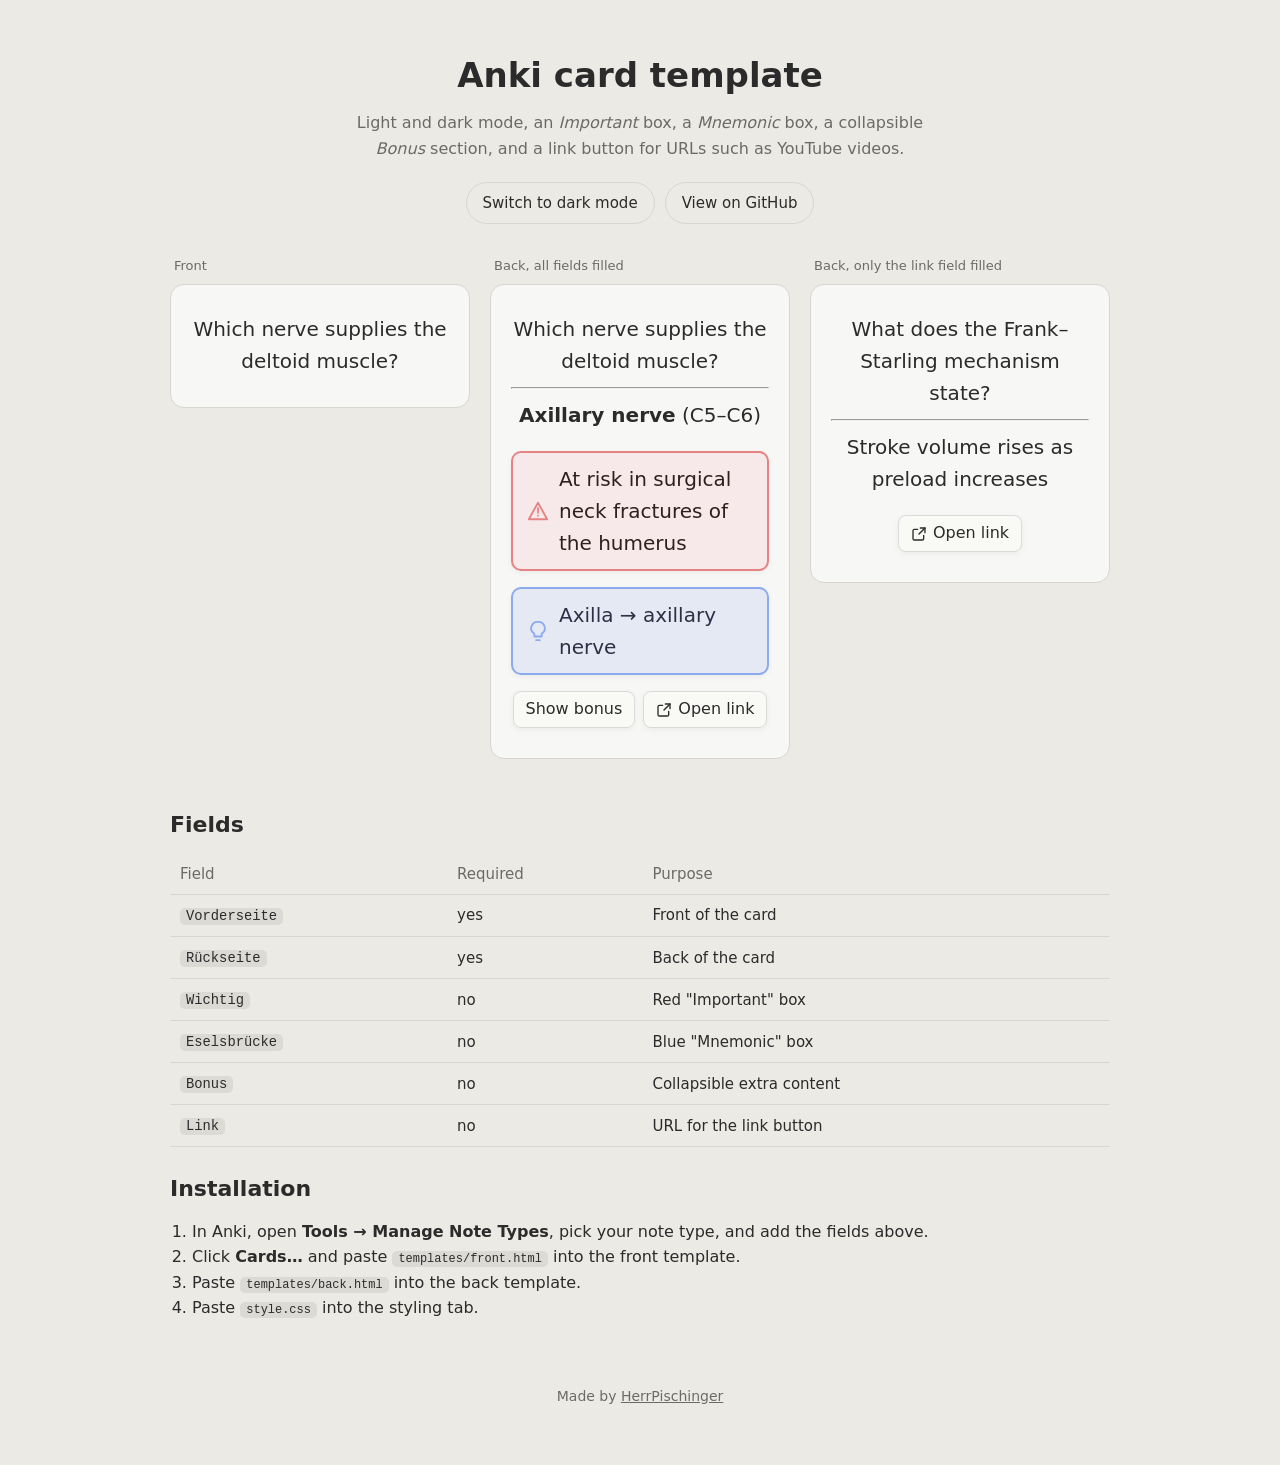
==== index.html @ e00a17c3 "Add Anki card template with light/dark mode, link button and project page Co-Authored-By: Claude Son" ====
<!doctype html>
<html lang="en">
<head>
<meta charset="utf-8">
<meta name="viewport" content="width=device-width, initial-scale=1">
<title>Anki card template</title>
<meta name="description" content="A clean Anki card template with light and dark mode, important and mnemonic boxes, a collapsible bonus section, and a link button.">
<link rel="stylesheet" href="style.css">
<style>
  :root { --page: #eceae4; --ink: #2b2b2b; --muted: #6b6b66; --line: #d8d6cf; }
  body.dark { --page: #1d1e20; --ink: #e6e6e6; --muted: #9a9a9a; --line: #3a3b3f; }
  * { box-sizing: border-box; }
  body { margin: 0; background: var(--page); color: var(--ink); font-family: "Atkinson Hyperlegible Next", "Atkinson Hyperlegible", system-ui, -apple-system, "Segoe UI", sans-serif; line-height: 1.6; }
  main { max-width: 980px; margin: 0 auto; padding: 48px 20px 64px; }
  header { text-align: center; margin-bottom: 32px; }
  h1 { font-size: 34px; margin: 0 0 8px; font-weight: 600; }
  header p { margin: 0 auto 20px; max-width: 620px; color: var(--muted); }
  .actions { display: flex; gap: 10px; justify-content: center; flex-wrap: wrap; }
  .pill { display: inline-flex; align-items: center; gap: 6px; padding: 8px 16px; border-radius: 999px; border: 1px solid var(--line); background: transparent; color: var(--ink); font: inherit; font-size: 15px; text-decoration: none; cursor: pointer; }
  .pill:hover { border-color: var(--muted); }
  .grid { display: grid; grid-template-columns: repeat(auto-fit, minmax(300px, 1fr)); gap: 20px; margin: 32px 0 48px; align-items: start; }
  figure { margin: 0; }
  figcaption { font-size: 13px; color: var(--muted); margin: 0 0 8px 4px; }
  .demo.card { padding: 28px 20px 30px; border-radius: 14px; font-size: 20px; border: 1px solid var(--line); }
  section h2 { font-size: 22px; margin: 0 0 12px; font-weight: 600; }
  ol, ul.plain { padding-left: 22px; margin: 0 0 24px; }
  code { background: rgba(127,127,127,.15); padding: 1px 6px; border-radius: 5px; font-size: .92em; }
  table { border-collapse: collapse; width: 100%; margin: 0 0 24px; font-size: 15px; }
  th, td { text-align: left; padding: 8px 10px; border-bottom: 1px solid var(--line); }
  th { color: var(--muted); font-weight: 500; }
  footer { text-align: center; color: var(--muted); font-size: 14px; margin-top: 40px; }
  footer a { color: inherit; }
</style>
</head>
<body>
<main>
  <header>
    <h1>Anki card template</h1>
    <p>Light and dark mode, an <em>Important</em> box, a <em>Mnemonic</em> box, a collapsible <em>Bonus</em> section, and a link button for URLs such as YouTube videos.</p>
    <div class="actions">
      <button class="pill" id="theme" type="button">Switch to dark mode</button>
      <a class="pill" href="https://github.com/HerrPischinger/anki-card-template">View on GitHub</a>
    </div>
  </header>

  <div class="grid">
    <figure>
      <figcaption>Front</figcaption>
      <div class="demo card">
        <div>Which nerve supplies the deltoid muscle?</div>
      </div>
    </figure>

    <figure>
      <figcaption>Back, all fields filled</figcaption>
      <div class="demo card">
        <div>Which nerve supplies the deltoid muscle?</div>
        <hr>
        <div><b>Axillary nerve</b> (C5–C6)</div>
        <div class="content-wrapper">
          <div class="important-box-wrapper">
            <div class="important-box">
              <span class="important-icon">
                <svg xmlns="http://www.w3.org/2000/svg" viewBox="0 0 24 24" fill="none" stroke="currentColor" stroke-width="2" stroke-linecap="round" stroke-linejoin="round" width="22" height="22"><path d="M12 3L2 21h20L12 3z"/><line x1="12" y1="9" x2="12" y2="14"/><line x1="12" y1="17" x2="12" y2="17.1"/></svg>
              </span>
              <span>At risk in surgical neck fractures of the humerus</span>
            </div>
          </div>
          <div class="mnemonic-box-wrapper">
            <div class="mnemonic-box">
              <span class="mnemonic-icon">
                <svg xmlns="http://www.w3.org/2000/svg" viewBox="0 0 24 24" fill="none" stroke="currentColor" stroke-width="2" stroke-linecap="round" stroke-linejoin="round" width="22" height="22"><path d="M9 18h6M10 22h4M12 2a7 7 0 0 0-4 13v3h8v-3a7 7 0 0 0-4-13z"/></svg>
              </span>
              <span>Axilla → axillary nerve</span>
            </div>
          </div>
          <div class="button-row"><button class="bonus-btn" id="bonusBtn" type="button">Show bonus</button><a class="bonus-btn link-btn" href="https://www.youtube.com/" target="_blank" rel="noopener"><svg xmlns="http://www.w3.org/2000/svg" viewBox="0 0 24 24" fill="none" stroke="currentColor" stroke-width="2" stroke-linecap="round" stroke-linejoin="round" width="16" height="16"><path d="M14 3h7v7"/><path d="M21 3l-9 9"/><path d="M19 14v5a2 2 0 0 1-2 2H5a2 2 0 0 1-2-2V7a2 2 0 0 1 2-2h5"/></svg>Open link</a></div>
          <div class="bonus-content" id="bonusContent">Loss of function: abduction beyond 15° is weakened, and sensation is lost over the lateral upper arm.</div>
        </div>
      </div>
    </figure>

    <figure>
      <figcaption>Back, only the link field filled</figcaption>
      <div class="demo card">
        <div>What does the Frank–Starling mechanism state?</div>
        <hr>
        <div>Stroke volume rises as preload increases</div>
        <div class="content-wrapper">
          <div class="button-row"><a class="bonus-btn link-btn" href="https://www.youtube.com/" target="_blank" rel="noopener"><svg xmlns="http://www.w3.org/2000/svg" viewBox="0 0 24 24" fill="none" stroke="currentColor" stroke-width="2" stroke-linecap="round" stroke-linejoin="round" width="16" height="16"><path d="M14 3h7v7"/><path d="M21 3l-9 9"/><path d="M19 14v5a2 2 0 0 1-2 2H5a2 2 0 0 1-2-2V7a2 2 0 0 1 2-2h5"/></svg>Open link</a></div>
        </div>
      </div>
    </figure>
  </div>

  <section>
    <h2>Fields</h2>
    <table>
      <tr><th>Field</th><th>Required</th><th>Purpose</th></tr>
      <tr><td><code>Vorderseite</code></td><td>yes</td><td>Front of the card</td></tr>
      <tr><td><code>Rückseite</code></td><td>yes</td><td>Back of the card</td></tr>
      <tr><td><code>Wichtig</code></td><td>no</td><td>Red "Important" box</td></tr>
      <tr><td><code>Eselsbrücke</code></td><td>no</td><td>Blue "Mnemonic" box</td></tr>
      <tr><td><code>Bonus</code></td><td>no</td><td>Collapsible extra content</td></tr>
      <tr><td><code>Link</code></td><td>no</td><td>URL for the link button</td></tr>
    </table>
  </section>

  <section>
    <h2>Installation</h2>
    <ol>
      <li>In Anki, open <b>Tools → Manage Note Types</b>, pick your note type, and add the fields above.</li>
      <li>Click <b>Cards…</b> and paste <code>templates/front.html</code> into the front template.</li>
      <li>Paste <code>templates/back.html</code> into the back template.</li>
      <li>Paste <code>style.css</code> into the styling tab.</li>
    </ol>
  </section>

  <footer>Made by <a href="https://github.com/HerrPischinger">HerrPischinger</a></footer>
</main>
<script>
(function () {
  var body = document.body, cards = document.querySelectorAll('.demo.card');
  var themeBtn = document.getElementById('theme');
  themeBtn.addEventListener('click', function () {
    var dark = body.classList.toggle('dark');
    cards.forEach(function (c) { c.classList.toggle('nightMode', dark); });
    themeBtn.textContent = dark ? 'Switch to light mode' : 'Switch to dark mode';
  });
  var bonus = document.getElementById('bonusContent'), bonusBtn = document.getElementById('bonusBtn');
  bonusBtn.addEventListener('click', function () {
    var open = bonus.classList.toggle('open');
    bonusBtn.textContent = open ? 'Hide bonus' : 'Show bonus';
  });
})();
</script>
</body>
</html>
---- style.css ----
/* =========================================================
   LIGHT MODE (BASE)
   ========================================================= */

.card {
    font-family: "Atkinson Hyperlegible Next", "Atkinson Hyperlegible", system-ui, -apple-system, "Segoe UI", sans-serif;
    font-size: 20px;
    line-height: 1.6;

    color: #2b2b2b;
    background-color: #f7f7f5;

    text-align: center;
    overflow-wrap: break-word;
    -webkit-font-smoothing: antialiased;
}


/* =========================================================
   DARK MODE (BASE)
   ========================================================= */

.nightMode.card {
    background-color: #2a2b2e;
    color: #dcdcdc;
}


/* =========================================================
   WRAPPER FOR EXTRA BOXES
   ========================================================= */

.content-wrapper {
    margin-top: 20px;
    display: flex;
    flex-direction: column;
    align-items: center;
    gap: 16px;
}


/* =========================================================
   IMPORTANT BOX (RED)
   ========================================================= */

.important-box-wrapper {
    width: auto;
    display: flex;
    justify-content: center;
}

.important-box {
    background-color: rgba(245, 192, 193, 0.25);
    border: 2px solid #e78284;
    color: #2f1f1f;

    padding: 10px 14px;
    border-radius: 10px;

    display: inline-flex;
    align-items: center;
    gap: 10px;

    text-align: left;
    box-shadow: 0 2px 6px rgba(0,0,0,0.05);
}

.nightMode .important-box {
    background-color: rgba(231, 130, 132, 0.22);
    border-color: #f2a1a3;
    color: #f1eaea;
}


/* =========================================================
   MNEMONIC BOX (BLUE)
   ========================================================= */

.mnemonic-box-wrapper {
    width: auto;
    display: flex;
    justify-content: center;
}

.mnemonic-box {
    background-color: rgba(170, 190, 240, 0.25);
    border: 2px solid #8caaee;
    color: #2b3245;

    padding: 10px 14px;
    border-radius: 10px;

    display: inline-flex;
    align-items: center;
    gap: 10px;

    text-align: left;
    box-shadow: 0 2px 6px rgba(0,0,0,0.05);
}

.nightMode .mnemonic-box {
    background-color: rgba(140, 170, 238, 0.18);
    border-color: #a9c0ff;
    color: #e8ecf7;
}


/* =========================================================
   ICONS (color is applied via currentColor in the SVG)
   ========================================================= */

.important-icon,
.mnemonic-icon {
    display: flex;
    align-items: center;
    justify-content: center;
    flex-shrink: 0;
}

.important-icon { color: #e78284; }
.nightMode .important-icon { color: #f2a1a3; }

.mnemonic-icon { color: #8caaee; }
.nightMode .mnemonic-icon { color: #a9c0ff; }


/* =========================================================
   BUTTONS (BONUS + LINK) AND BONUS CONTENT
   ========================================================= */

/* Hidden automatically when neither button is rendered */
.button-row {
    display: flex;
    flex-wrap: wrap;
    justify-content: center;
    gap: 8px;
}

.button-row:empty {
    display: none;
}

/* Shared button style (used by both the bonus button and the link button) */
.bonus-btn {
    display: inline-flex;
    align-items: center;
    gap: 6px;

    background-color: #f9f9f6;
    color: #2b2b2b;

    border: 1px solid #dadada;
    padding: 6px 12px;
    border-radius: 8px;
    cursor: pointer;
    font-family: inherit;
    font-size: 16px;
    line-height: 1.4;
    text-decoration: none;

    box-shadow: 0 2px 6px rgba(0,0,0,0.05);
}

.bonus-btn:hover {
    background-color: #f0f0eb;
}

/* Link button: keep link colors identical to the other button */
a.link-btn,
a.link-btn:visited,
a.link-btn:hover {
    color: #2b2b2b;
    text-decoration: none;
}

.nightMode .bonus-btn {
    background-color: #3a3b3f;
    color: #dcdcdc;
    border: 1px solid #4a4b50;
}

.nightMode .bonus-btn:hover {
    background-color: #4a4b50;
}

.nightMode a.link-btn,
.nightMode a.link-btn:visited,
.nightMode a.link-btn:hover {
    color: #dcdcdc;
}

/* Collapsible bonus content (toggled via the .open class) */
.bonus-content {
    display: none;

    background-color: #f9f9f6;
    color: #2b2b2b;

    border-radius: 8px;
    padding: 10px;
    border: 1px solid #dadada;

    box-shadow: 0 2px 6px rgba(0,0,0,0.05);
}

.bonus-content.open {
    display: block;
}

.nightMode .bonus-content {
    background-color: #323337;
    color: #dcdcdc;
    border: 1px solid #4a4b50;
}


/* =========================================================
   LISTS
   ========================================================= */

ul,
ol {
    text-align: left;
    display: inline-block;
}


/* =========================================================
   IMAGES
   ========================================================= */

img {
    max-width: 75%;
    height: auto;
}
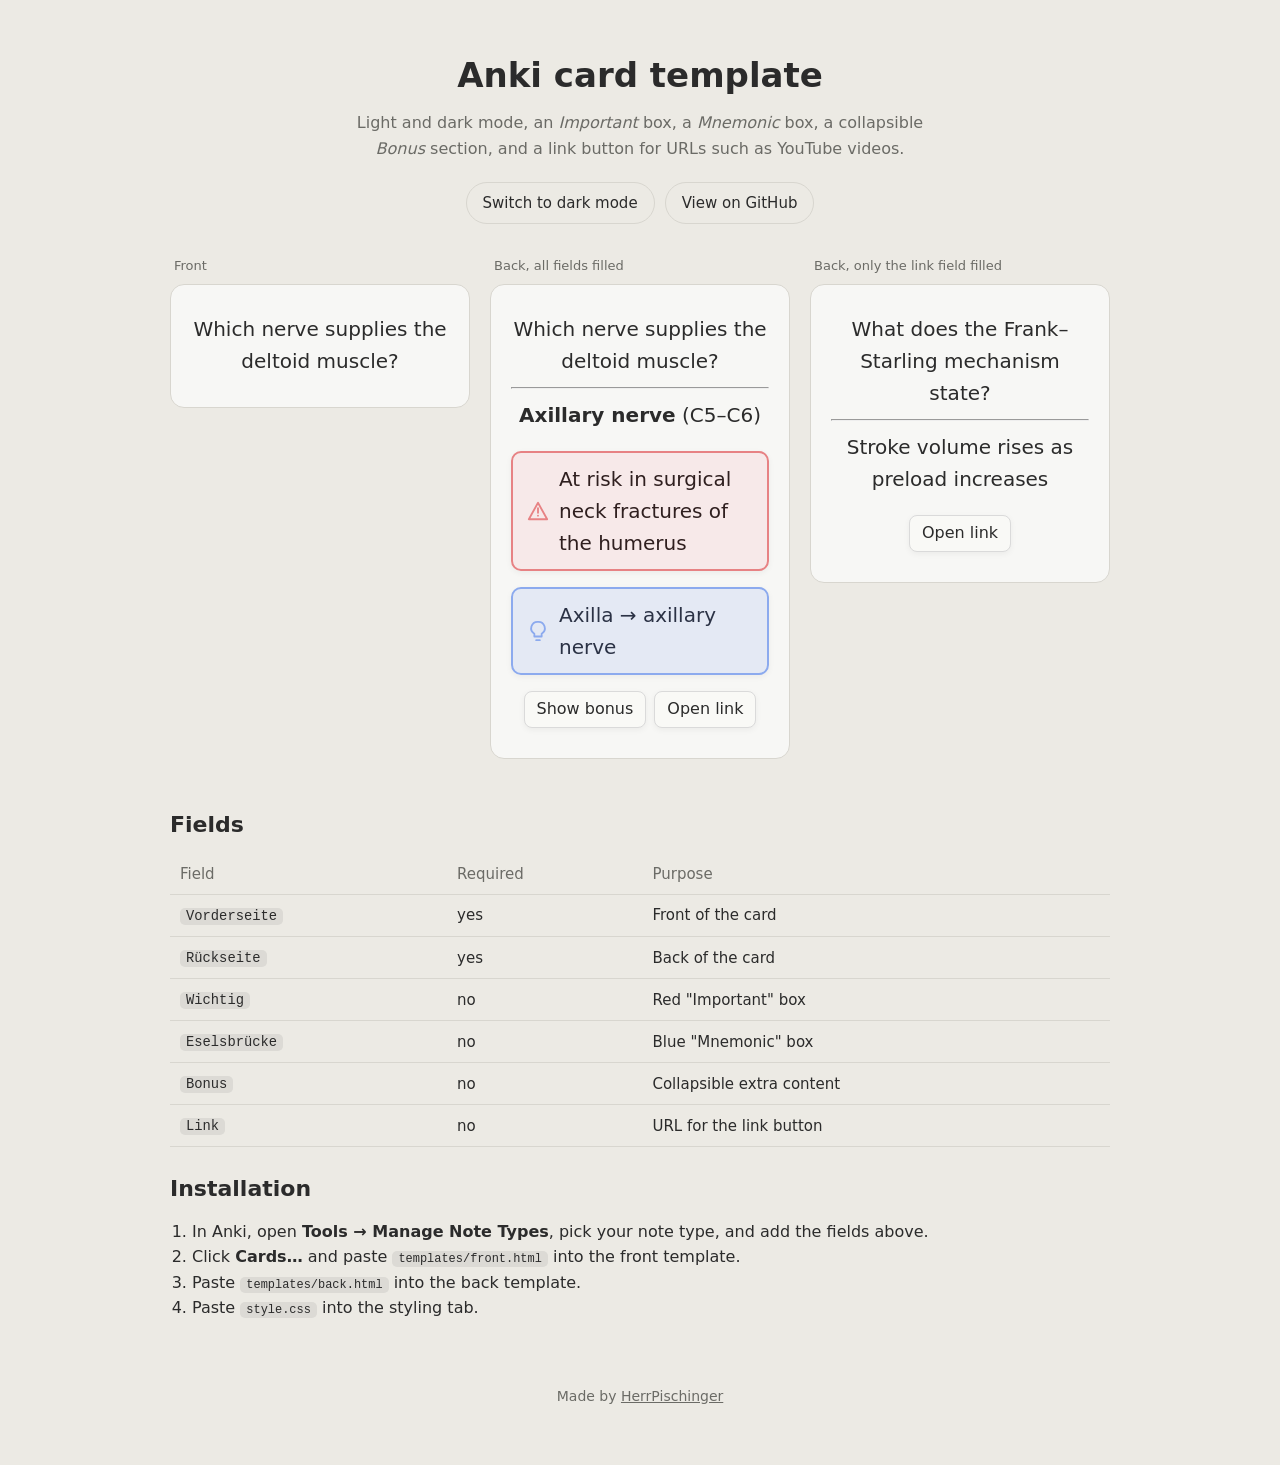
==== commit f13b9b96: "Make link button identical to the bonus button (no icon, same box model) Co-Authored-By: Claude Sonn" ====
--- a/index.html
+++ b/index.html
@@ -74,7 +74,7 @@
               <span>Axilla → axillary nerve</span>
             </div>
           </div>
-          <div class="button-row"><button class="bonus-btn" id="bonusBtn" type="button">Show bonus</button><a class="bonus-btn link-btn" href="https://www.youtube.com/" target="_blank" rel="noopener"><svg xmlns="http://www.w3.org/2000/svg" viewBox="0 0 24 24" fill="none" stroke="currentColor" stroke-width="2" stroke-linecap="round" stroke-linejoin="round" width="16" height="16"><path d="M14 3h7v7"/><path d="M21 3l-9 9"/><path d="M19 14v5a2 2 0 0 1-2 2H5a2 2 0 0 1-2-2V7a2 2 0 0 1 2-2h5"/></svg>Open link</a></div>
+          <div class="button-row"><button class="bonus-btn" id="bonusBtn" type="button">Show bonus</button><a class="bonus-btn link-btn" href="https://www.youtube.com/" target="_blank" rel="noopener">Open link</a></div>
           <div class="bonus-content" id="bonusContent">Loss of function: abduction beyond 15° is weakened, and sensation is lost over the lateral upper arm.</div>
         </div>
       </div>
@@ -87,7 +87,7 @@
         <hr>
         <div>Stroke volume rises as preload increases</div>
         <div class="content-wrapper">
-          <div class="button-row"><a class="bonus-btn link-btn" href="https://www.youtube.com/" target="_blank" rel="noopener"><svg xmlns="http://www.w3.org/2000/svg" viewBox="0 0 24 24" fill="none" stroke="currentColor" stroke-width="2" stroke-linecap="round" stroke-linejoin="round" width="16" height="16"><path d="M14 3h7v7"/><path d="M21 3l-9 9"/><path d="M19 14v5a2 2 0 0 1-2 2H5a2 2 0 0 1-2-2V7a2 2 0 0 1 2-2h5"/></svg>Open link</a></div>
+          <div class="button-row"><a class="bonus-btn link-btn" href="https://www.youtube.com/" target="_blank" rel="noopener">Open link</a></div>
         </div>
       </div>
     </figure>
--- a/style.css
+++ b/style.css
@@ -140,11 +140,13 @@
     display: none;
 }
 
-/* Shared button style (used by both the bonus button and the link button) */
+/* Shared button style: the bonus button and the link button look identical */
 .bonus-btn {
-    display: inline-flex;
-    align-items: center;
-    gap: 6px;
+    display: inline-block;
+    box-sizing: border-box;
+    margin: 0;
+    -webkit-appearance: none;
+    appearance: none;
 
     background-color: #f9f9f6;
     color: #2b2b2b;
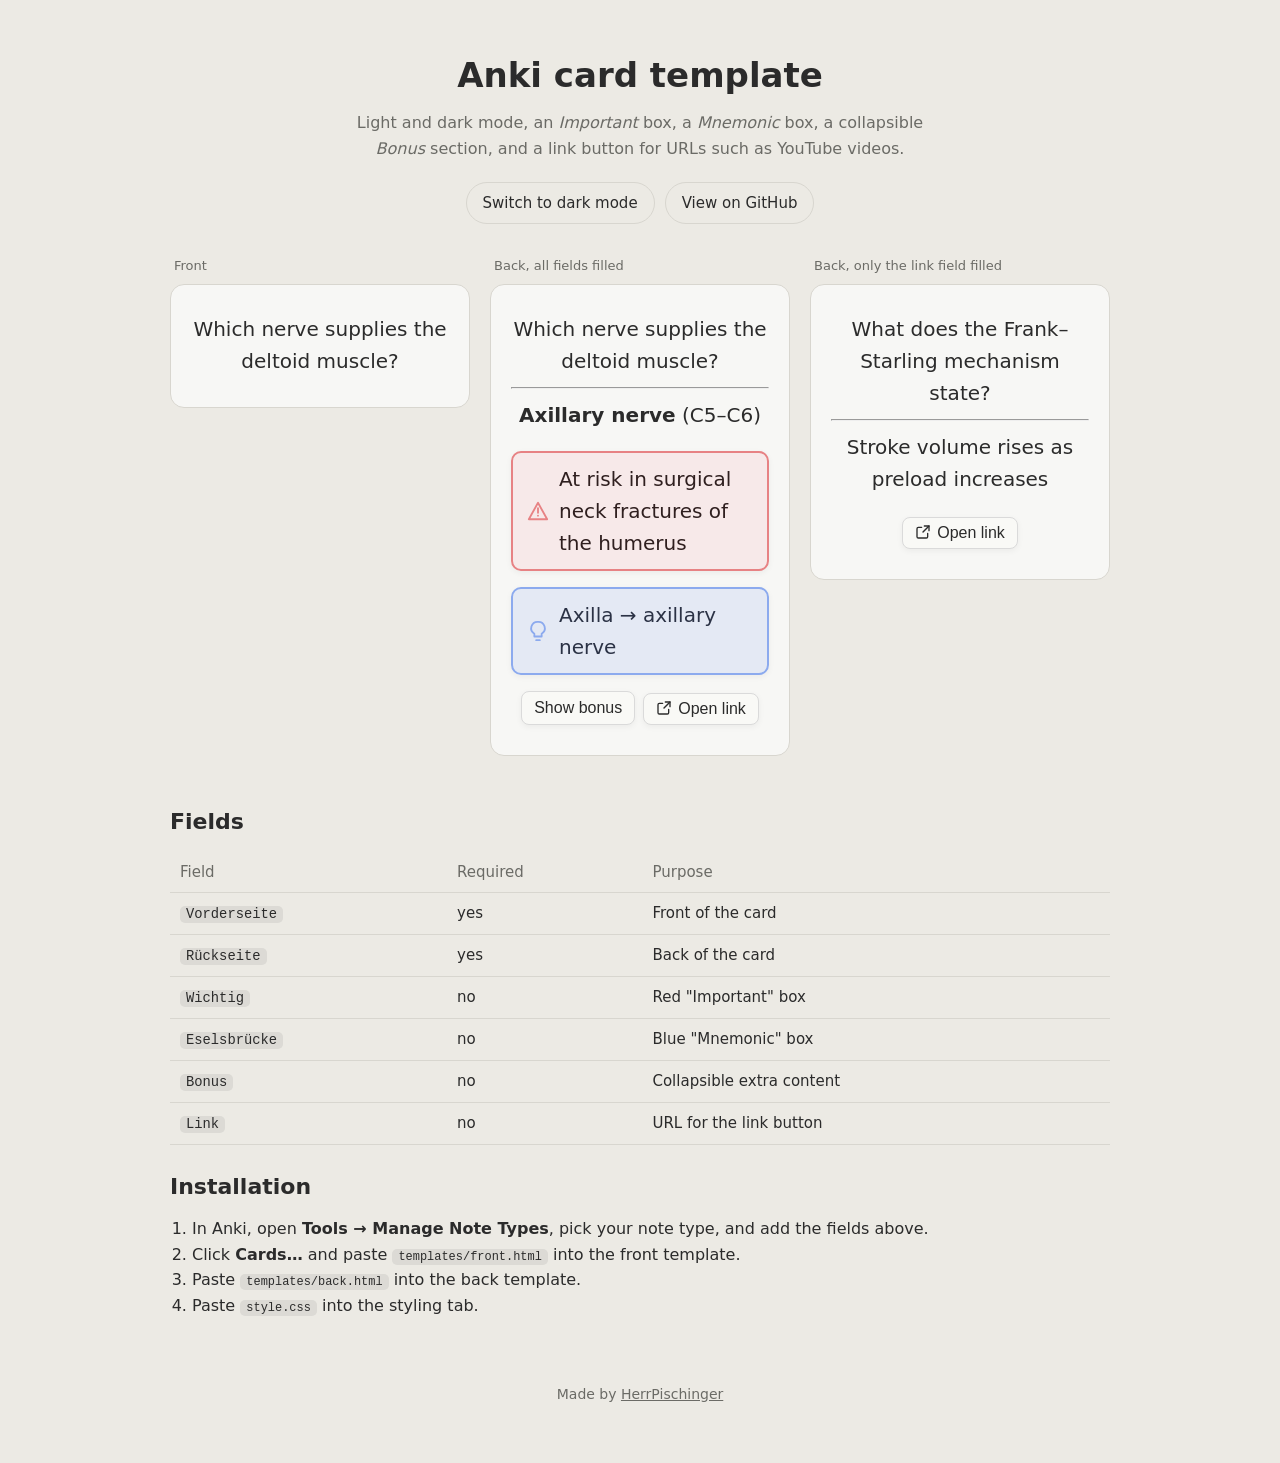
==== commit 86b853c6: "Render link button as a real button so it matches the bonus button exactly Co-Authored-By: Claude So" ====
--- a/index.html
+++ b/index.html
@@ -74,7 +74,7 @@
               <span>Axilla → axillary nerve</span>
             </div>
           </div>
-          <div class="button-row"><button class="bonus-btn" id="bonusBtn" type="button">Show bonus</button><a class="bonus-btn link-btn" href="https://www.youtube.com/" target="_blank" rel="noopener">Open link</a></div>
+          <div class="button-row"><button class="bonus-btn" id="bonusBtn" type="button">Show bonus</button><a class="link-btn" href="https://www.youtube.com/" target="_blank" rel="noopener"><button type="button" class="bonus-btn"><svg xmlns="http://www.w3.org/2000/svg" viewBox="0 0 24 24" fill="none" stroke="currentColor" stroke-width="2" stroke-linecap="round" stroke-linejoin="round" width="16" height="16"><path d="M14 3h7v7"/><path d="M21 3l-9 9"/><path d="M19 14v5a2 2 0 0 1-2 2H5a2 2 0 0 1-2-2V7a2 2 0 0 1 2-2h5"/></svg>Open link</button></a></div>
           <div class="bonus-content" id="bonusContent">Loss of function: abduction beyond 15° is weakened, and sensation is lost over the lateral upper arm.</div>
         </div>
       </div>
@@ -87,7 +87,7 @@
         <hr>
         <div>Stroke volume rises as preload increases</div>
         <div class="content-wrapper">
-          <div class="button-row"><a class="bonus-btn link-btn" href="https://www.youtube.com/" target="_blank" rel="noopener">Open link</a></div>
+          <div class="button-row"><a class="link-btn" href="https://www.youtube.com/" target="_blank" rel="noopener"><button type="button" class="bonus-btn"><svg xmlns="http://www.w3.org/2000/svg" viewBox="0 0 24 24" fill="none" stroke="currentColor" stroke-width="2" stroke-linecap="round" stroke-linejoin="round" width="16" height="16"><path d="M14 3h7v7"/><path d="M21 3l-9 9"/><path d="M19 14v5a2 2 0 0 1-2 2H5a2 2 0 0 1-2-2V7a2 2 0 0 1 2-2h5"/></svg>Open link</button></a></div>
         </div>
       </div>
     </figure>
--- a/style.css
+++ b/style.css
@@ -140,14 +140,9 @@
     display: none;
 }
 
-/* Shared button style: the bonus button and the link button look identical */
+/* Bonus button and link button share this style.
+   The link button is a real <button> inside an <a>, so both render identically. */
 .bonus-btn {
-    display: inline-block;
-    box-sizing: border-box;
-    margin: 0;
-    -webkit-appearance: none;
-    appearance: none;
-
     background-color: #f9f9f6;
     color: #2b2b2b;
 
@@ -155,10 +150,7 @@
     padding: 6px 12px;
     border-radius: 8px;
     cursor: pointer;
-    font-family: inherit;
     font-size: 16px;
-    line-height: 1.4;
-    text-decoration: none;
 
     box-shadow: 0 2px 6px rgba(0,0,0,0.05);
 }
@@ -167,12 +159,17 @@
     background-color: #f0f0eb;
 }
 
-/* Link button: keep link colors identical to the other button */
+.bonus-btn svg {
+    vertical-align: -2px;
+    margin-right: 6px;
+}
+
+/* Link wrapper around the button: no underline, no extra spacing */
 a.link-btn,
 a.link-btn:visited,
 a.link-btn:hover {
-    color: #2b2b2b;
     text-decoration: none;
+    display: inline-block;
 }
 
 .nightMode .bonus-btn {
@@ -185,12 +182,6 @@
     background-color: #4a4b50;
 }
 
-.nightMode a.link-btn,
-.nightMode a.link-btn:visited,
-.nightMode a.link-btn:hover {
-    color: #dcdcdc;
-}
-
 /* Collapsible bonus content (toggled via the .open class) */
 .bonus-content {
     display: none;
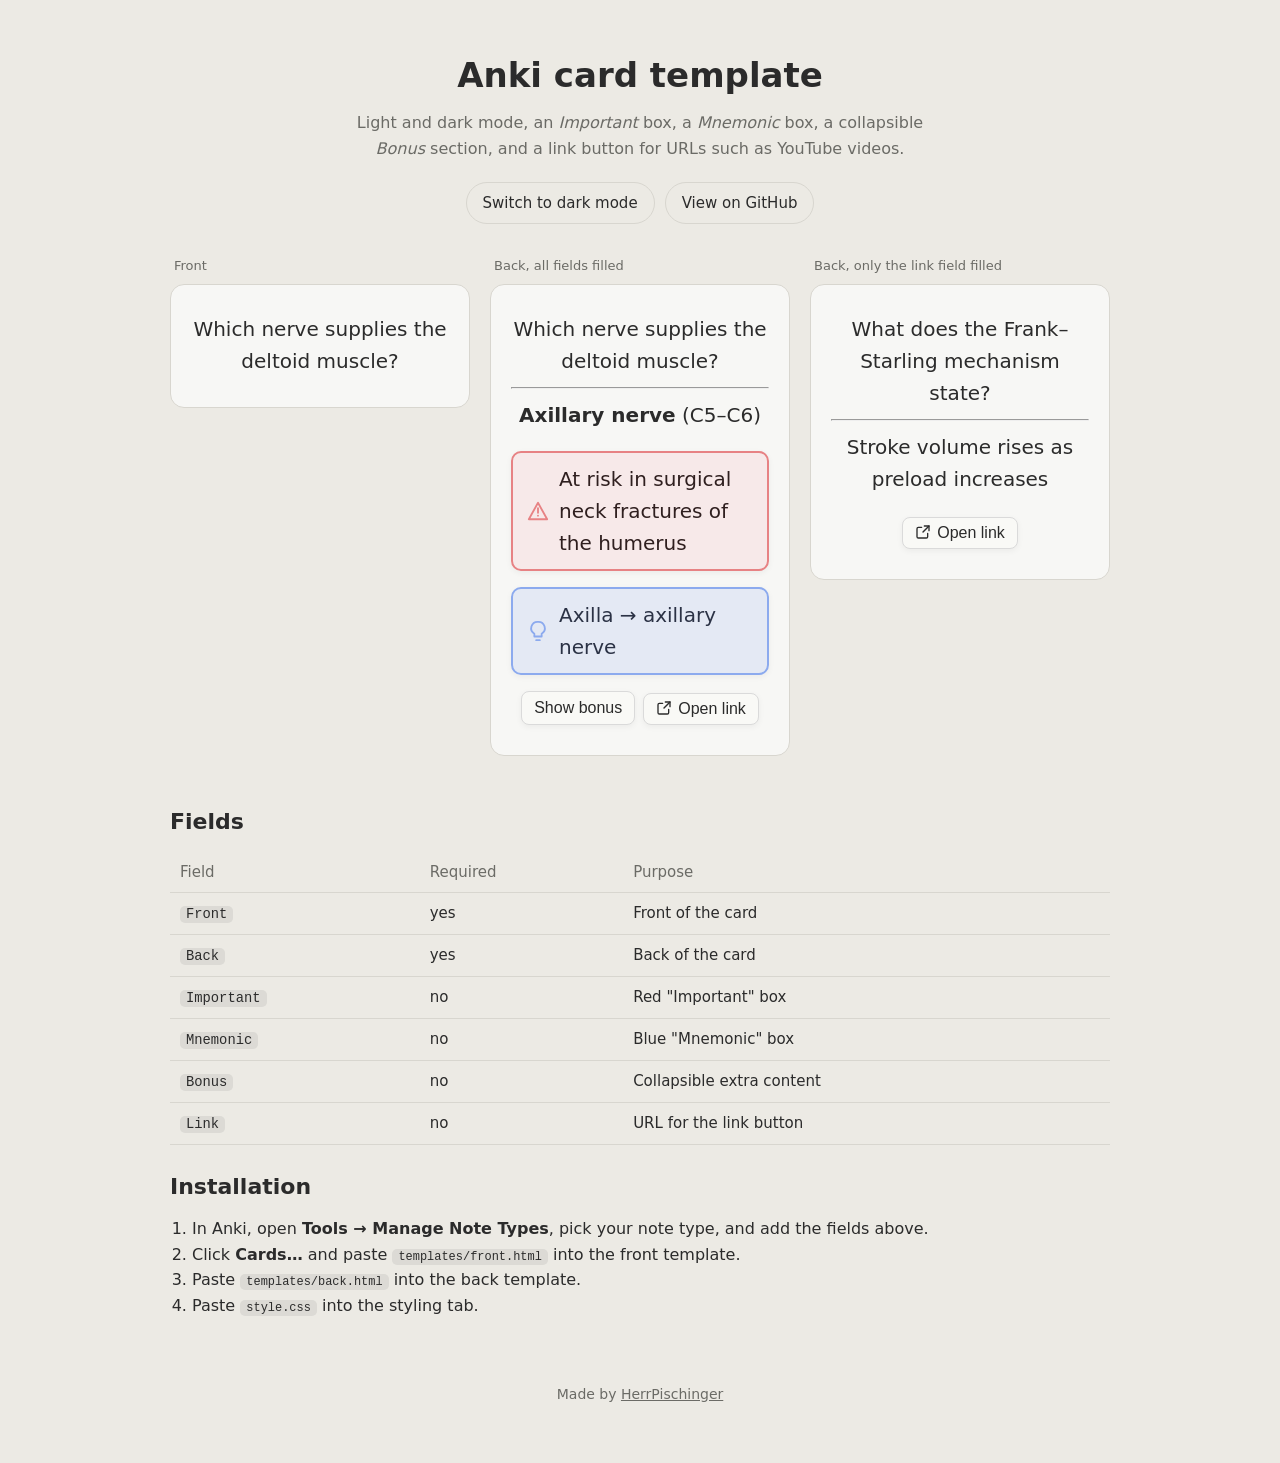
==== commit 1d2a7897: "Translate field names and button labels to English Fields: Front, Back, Important, Mnemonic, Bonus, " ====
--- a/index.html
+++ b/index.html
@@ -97,10 +97,10 @@
     <h2>Fields</h2>
     <table>
       <tr><th>Field</th><th>Required</th><th>Purpose</th></tr>
-      <tr><td><code>Vorderseite</code></td><td>yes</td><td>Front of the card</td></tr>
-      <tr><td><code>Rückseite</code></td><td>yes</td><td>Back of the card</td></tr>
-      <tr><td><code>Wichtig</code></td><td>no</td><td>Red "Important" box</td></tr>
-      <tr><td><code>Eselsbrücke</code></td><td>no</td><td>Blue "Mnemonic" box</td></tr>
+      <tr><td><code>Front</code></td><td>yes</td><td>Front of the card</td></tr>
+      <tr><td><code>Back</code></td><td>yes</td><td>Back of the card</td></tr>
+      <tr><td><code>Important</code></td><td>no</td><td>Red "Important" box</td></tr>
+      <tr><td><code>Mnemonic</code></td><td>no</td><td>Blue "Mnemonic" box</td></tr>
       <tr><td><code>Bonus</code></td><td>no</td><td>Collapsible extra content</td></tr>
       <tr><td><code>Link</code></td><td>no</td><td>URL for the link button</td></tr>
     </table>
